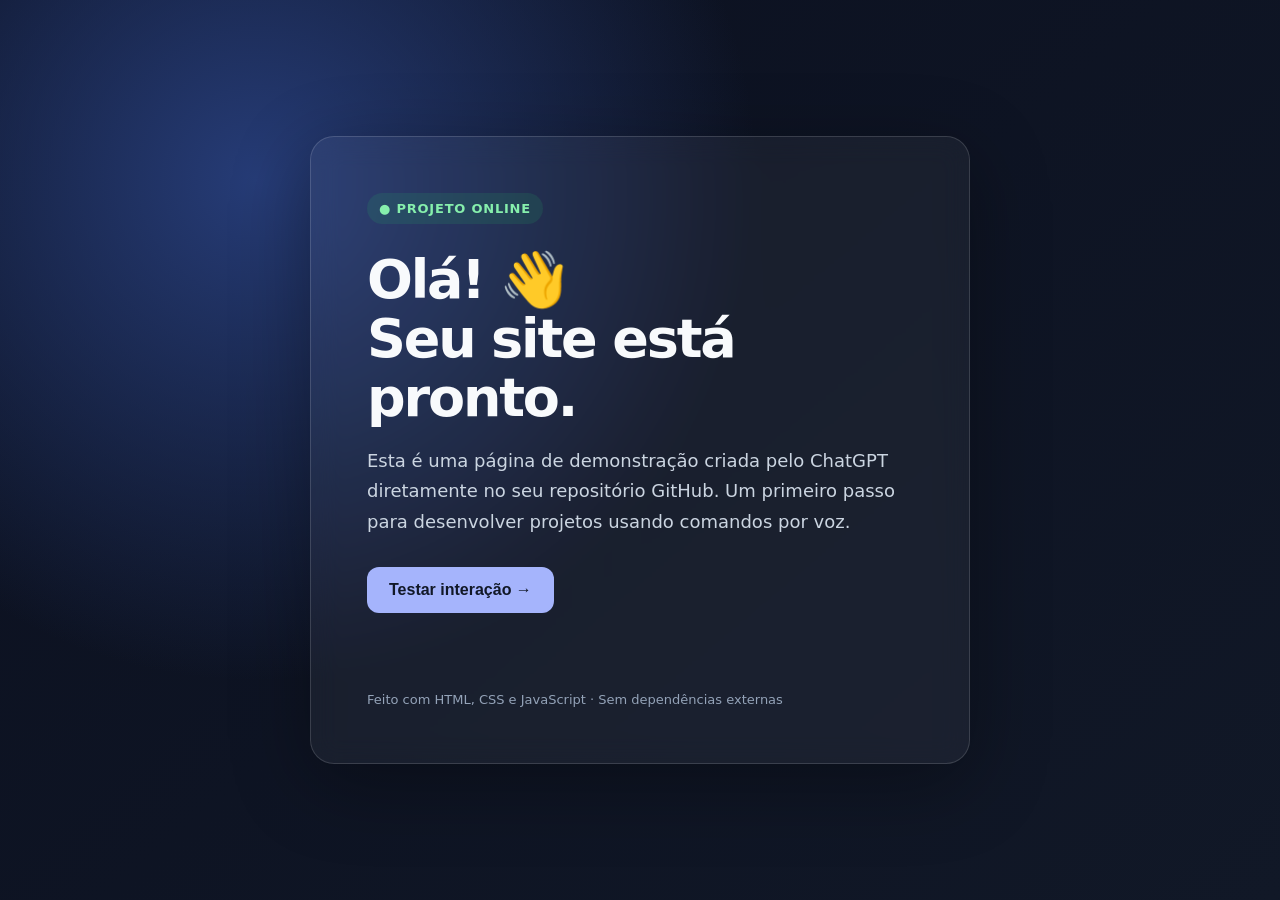
==== index.html @ 278388fe "feat: criar página de demonstração responsiva" ====
<!doctype html>
<html lang="pt-BR">
<head>
<meta charset="utf-8">
<meta name="viewport" content="width=device-width,initial-scale=1">
<meta name="theme-color" content="#0b1020">
<title>Teste ChatGPT · GitHub Pages</title>
<style>
:root{color-scheme:dark;font-family:system-ui,-apple-system,Segoe UI,sans-serif}
*{box-sizing:border-box}body{margin:0;min-height:100vh;display:grid;place-items:center;background:radial-gradient(circle at 20% 20%,#263c77,transparent 40%),linear-gradient(140deg,#0b1020,#111827);color:#f8fafc;padding:24px}
main{width:min(100%,660px);padding:clamp(28px,6vw,56px);background:#ffffff0c;border:1px solid #ffffff25;border-radius:24px;box-shadow:0 20px 80px #0005;backdrop-filter:blur(14px)}
.tag{display:inline-block;padding:8px 12px;border-radius:100px;background:#22c55e20;color:#86efac;font-size:13px;font-weight:700;letter-spacing:.06em}
h1{font-size:clamp(32px,6vw,54px);line-height:1.1;letter-spacing:-.04em;margin:26px 0 16px}
p{font-size:18px;line-height:1.7;color:#cbd5e1}button{border:0;border-radius:12px;background:#a5b4fc;color:#111827;padding:14px 22px;font-size:16px;font-weight:700;cursor:pointer;margin-top:12px}button:hover{background:#c7d2fe}
#feedback{min-height:28px;color:#86efac;font-size:15px}footer{font-size:13px;color:#94a3b8;margin-top:36px}
</style>
</head>
<body>
<main>
<span class="tag">● PROJETO ONLINE</span>
<h1>Olá! 👋<br>Seu site está pronto.</h1>
<p>Esta é uma página de demonstração criada pelo ChatGPT diretamente no seu repositório GitHub. Um primeiro passo para desenvolver projetos usando comandos por voz.</p>
<button type="button" id="teste">Testar interação →</button>
<p id="feedback" role="status" aria-live="polite"></p>
<footer>Feito com HTML, CSS e JavaScript · Sem dependências externas</footer>
</main>
<script>
document.getElementById('teste').addEventListener('click',()=>{document.getElementById('feedback').textContent='Funcionou! A página está interativa. 🚀';});
</script>
</body>
</html>
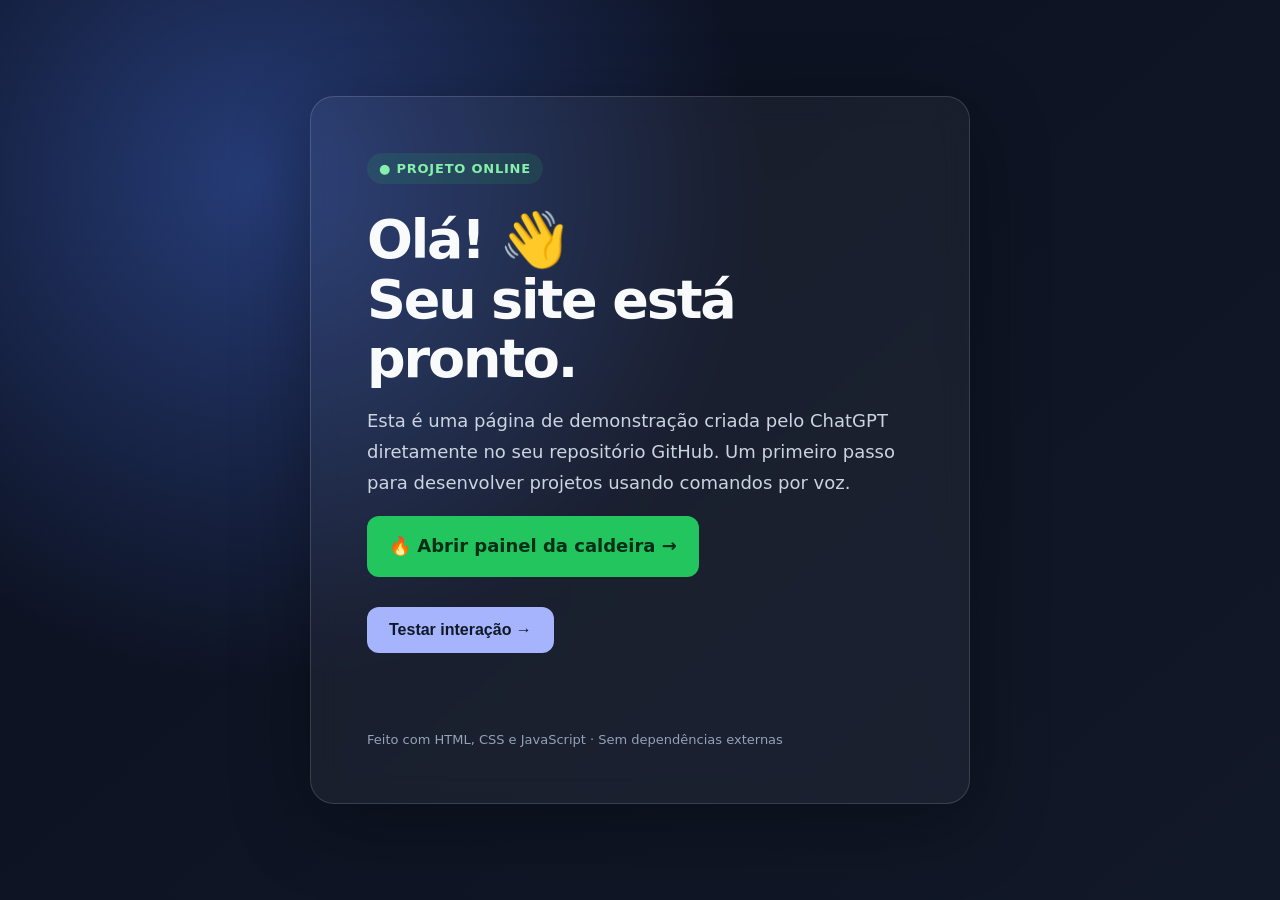
==== commit 4b9b6ea5: "Adiciona link para painel da caldeira na página inicial" ====
--- a/index.html
+++ b/index.html
@@ -14,12 +14,14 @@
 p{font-size:18px;line-height:1.7;color:#cbd5e1}button{border:0;border-radius:12px;background:#a5b4fc;color:#111827;padding:14px 22px;font-size:16px;font-weight:700;cursor:pointer;margin-top:12px}button:hover{background:#c7d2fe}
 #feedback{min-height:28px;color:#86efac;font-size:15px}footer{font-size:13px;color:#94a3b8;margin-top:36px}
 </style>
+<meta name="description" content="Página de teste publicada pelo GitHub Pages">
 </head>
 <body>
 <main>
 <span class="tag">● PROJETO ONLINE</span>
 <h1>Olá! 👋<br>Seu site está pronto.</h1>
 <p>Esta é uma página de demonstração criada pelo ChatGPT diretamente no seu repositório GitHub. Um primeiro passo para desenvolver projetos usando comandos por voz.</p>
+<p><a href="./caldeira/" style="display:inline-block;background:#22c55e;color:#052e16;padding:15px 22px;border-radius:12px;font-weight:800;text-decoration:none">🔥 Abrir painel da caldeira →</a></p>
 <button type="button" id="teste">Testar interação →</button>
 <p id="feedback" role="status" aria-live="polite"></p>
 <footer>Feito com HTML, CSS e JavaScript · Sem dependências externas</footer>
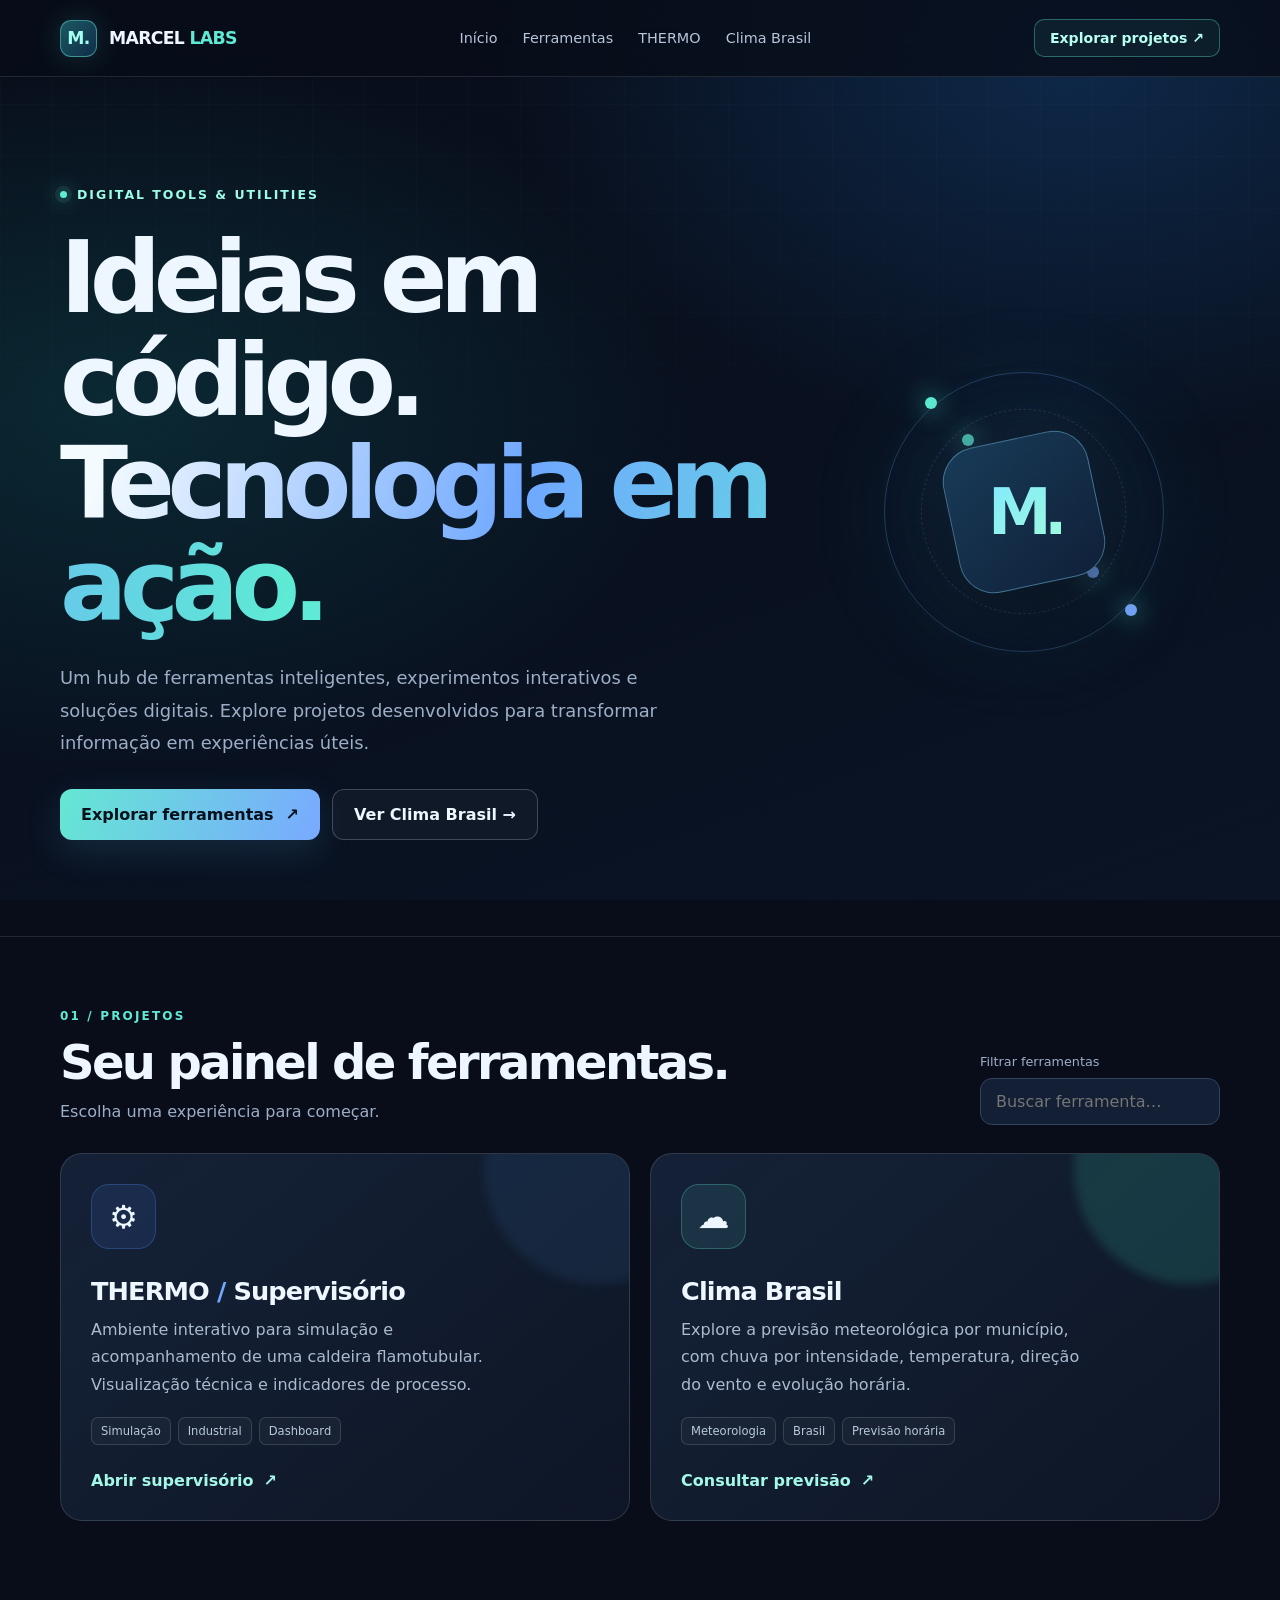
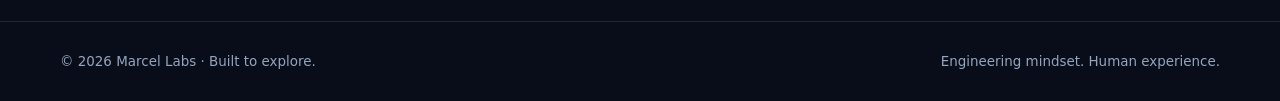
==== commit 2954efe1: "feat(home): portal Marcel Labs com navegação interativa e UI premium" ====
--- a/index.html
+++ b/index.html
@@ -1,33 +1,106 @@
 <!doctype html>
 <html lang="pt-BR">
 <head>
-<meta charset="utf-8">
-<meta name="viewport" content="width=device-width,initial-scale=1">
-<meta name="theme-color" content="#0b1020">
-<title>Teste ChatGPT · GitHub Pages</title>
+<meta charset="utf-8"><meta name="viewport" content="width=device-width,initial-scale=1">
+<meta name="theme-color" content="#080d19">
+<meta name="description" content="Marcel Labs — ferramentas digitais, simuladores e utilitários em um só lugar.">
+<title>Marcel Labs — Digital Tools & Utilities</title>
 <style>
-:root{color-scheme:dark;font-family:system-ui,-apple-system,Segoe UI,sans-serif}
-*{box-sizing:border-box}body{margin:0;min-height:100vh;display:grid;place-items:center;background:radial-gradient(circle at 20% 20%,#263c77,transparent 40%),linear-gradient(140deg,#0b1020,#111827);color:#f8fafc;padding:24px}
-main{width:min(100%,660px);padding:clamp(28px,6vw,56px);background:#ffffff0c;border:1px solid #ffffff25;border-radius:24px;box-shadow:0 20px 80px #0005;backdrop-filter:blur(14px)}
-.tag{display:inline-block;padding:8px 12px;border-radius:100px;background:#22c55e20;color:#86efac;font-size:13px;font-weight:700;letter-spacing:.06em}
-h1{font-size:clamp(32px,6vw,54px);line-height:1.1;letter-spacing:-.04em;margin:26px 0 16px}
-p{font-size:18px;line-height:1.7;color:#cbd5e1}button{border:0;border-radius:12px;background:#a5b4fc;color:#111827;padding:14px 22px;font-size:16px;font-weight:700;cursor:pointer;margin-top:12px}button:hover{background:#c7d2fe}
-#feedback{min-height:28px;color:#86efac;font-size:15px}footer{font-size:13px;color:#94a3b8;margin-top:36px}
+:root{color-scheme:dark;--bg:#080d19;--panel:#111c30;--line:#ffffff1c;--text:#eef6ff;--muted:#9daec7;--cyan:#5eead4;--blue:#70a8ff;font:16px Inter,ui-sans-serif,system-ui,-apple-system,Segoe UI,sans-serif}
+*{box-sizing:border-box}html{scroll-behavior:smooth}body{margin:0;background:var(--bg);color:var(--text);min-height:100vh;overflow-x:hidden}a{color:inherit;text-decoration:none}button,input{font:inherit}button{cursor:pointer}
+a:focus-visible,button:focus-visible,input:focus-visible{outline:3px solid var(--cyan);outline-offset:4px}
+.ambient{position:fixed;inset:0;pointer-events:none;z-index:-1;background:radial-gradient(ellipse 45% 42% at 84% 7%,#14467d75,transparent),radial-gradient(ellipse 45% 40% at 9% 45%,#0d4b5070,transparent),linear-gradient(160deg,#080d19,#0a1425)}
+.ambient:after{content:"";position:absolute;inset:0;background-image:linear-gradient(#ffffff08 1px,transparent 1px),linear-gradient(90deg,#ffffff08 1px,transparent 1px);background-size:52px 52px;mask-image:linear-gradient(#0009,transparent 85%)}
+.wrap{width:min(1160px,calc(100% - 40px));margin:auto}
+.top{position:sticky;top:0;z-index:20;backdrop-filter:blur(22px);background:#080d19c9;border-bottom:1px solid var(--line)}
+.nav{min-height:76px;display:flex;align-items:center;gap:26px;justify-content:space-between}
+.brand{font-size:1.08rem;font-weight:850;letter-spacing:-.04em;display:flex;align-items:center;gap:12px;white-space:nowrap}
+.logo{display:grid;place-items:center;width:37px;height:37px;border:1px solid #5eead477;border-radius:11px;background:linear-gradient(135deg,#1b5861,#102d4a);box-shadow:0 0 30px #5eead42a;color:#a4fff0;font-weight:900}
+.brand em{font-style:normal;color:var(--cyan)}
+.links{display:flex;align-items:center;gap:25px;font-size:.9rem;color:#b7c5da}.links a:hover{color:white}
+.navcta{border:1px solid #5eead45b;padding:10px 15px;border-radius:10px;background:#5eead410;color:#b6fff2;font-weight:650;font-size:.88rem;transition:.2s}.navcta:hover{background:#5eead425;transform:translateY(-2px)}
+.menu{display:none;border:1px solid var(--line);background:#152239;color:#fff;padding:9px 13px;border-radius:10px}
+.hero{position:relative;padding:106px 0 96px;display:grid;grid-template-columns:1.3fr .7fr;gap:38px;align-items:center}
+.eyebrow{display:inline-flex;align-items:center;gap:10px;color:#9dfce6;font-size:.78rem;letter-spacing:.16em;font-weight:800;text-transform:uppercase}
+.dot{width:7px;height:7px;border-radius:50%;background:#5eead4;box-shadow:0 0 0 5px #5eead418,0 0 20px #5eead4}
+h1{font-size:clamp(3.2rem,7.8vw,6.3rem);line-height:1.03;letter-spacing:-.075em;margin:25px 0 24px;font-weight:850}
+.gradient{background:linear-gradient(105deg,#f4fbff 5%,#70a8ff 48%,#5eead4 95%);background-clip:text;color:transparent}
+.lead{font-size:1.12rem;line-height:1.8;color:var(--muted);max-width:630px}
+.actions{display:flex;gap:12px;flex-wrap:wrap;margin-top:30px}.btn{display:inline-flex;gap:12px;align-items:center;padding:15px 21px;border-radius:12px;font-weight:760;transition:transform .2s,box-shadow .2s}
+.btn:hover{transform:translateY(-3px)}.primary{color:#07111c;background:linear-gradient(110deg,#65e7d3,#79a9ff);box-shadow:0 12px 34px #4c9cd32c}.secondary{border:1px solid #ffffff35;background:#ffffff08}
+.orbit{height:320px;position:relative;display:grid;place-items:center;isolation:isolate}
+.ring{position:absolute;border:1px solid #78b6fa42;border-radius:50%;width:280px;height:280px;box-shadow:0 0 90px #48c7dc13,inset 0 0 80px #70a8ff0d;animation:spin 32s linear infinite}
+.ring:before,.ring:after{content:"";position:absolute;border-radius:50%;width:12px;height:12px;background:#5eead4;box-shadow:0 0 25px #5eead4;top:24px;left:40px}
+.ring:after{background:#79a9ff;top:auto;left:auto;right:26px;bottom:35px}
+.ring2{width:205px;height:205px;border-style:dashed;animation-direction:reverse;animation-duration:40s;opacity:.8}
+.core{width:148px;height:148px;display:grid;place-items:center;border:1px solid #86d9fa66;border-radius:35px;transform:rotate(-12deg);background:linear-gradient(145deg,#183b57,#102039);box-shadow:0 20px 80px #0008,0 0 75px #52b6f73b;font-size:4rem;font-weight:900;letter-spacing:-.12em}
+.core span{transform:rotate(12deg);background:linear-gradient(140deg,#80e9ff,#a1fbdc);background-clip:text;color:transparent}
+@keyframes spin{to{transform:rotate(360deg)}}
+.divider{border-top:1px solid var(--line)}
+.section{padding:68px 0 100px}.section-head{display:flex;justify-content:space-between;align-items:end;gap:20px;flex-wrap:wrap;margin-bottom:28px}
+.kicker{font-size:.75rem;color:var(--cyan);text-transform:uppercase;letter-spacing:.18em;font-weight:800}
+h2{font-size:clamp(2rem,4vw,3rem);letter-spacing:-.055em;margin:10px 0 8px}p{margin:0}.hint{color:var(--muted);line-height:1.7}
+.search{background:#121f34;border:1px solid #34445c;border-radius:12px;color:#fff;padding:13px 15px;min-width:240px}
+.cards{display:grid;grid-template-columns:repeat(2,minmax(0,1fr));gap:20px}
+.card{position:relative;display:flex;flex-direction:column;min-height:330px;padding:30px;border:1px solid #ffffff22;border-radius:22px;background:linear-gradient(140deg,#17253cdb,#10192ac9);overflow:hidden;transition:transform .25s,border-color .25s,box-shadow .25s}
+.card:hover{transform:translateY(-7px);border-color:#8ed9ff80;box-shadow:0 25px 70px #0006}
+.card:after{content:"";position:absolute;width:230px;height:230px;border-radius:50%;right:-85px;top:-100px;background:#4fa8fa16;filter:blur(5px);pointer-events:none}
+.card.weather:after{background:#40f0c624}
+.card-icon{width:65px;height:65px;border-radius:18px;display:grid;place-items:center;font-size:2rem;background:#508ffb1d;border:1px solid #508ffb44;margin-bottom:27px}
+.weather .card-icon{background:#5eead41a;border-color:#5eead444}
+.card h3{font-size:1.6rem;letter-spacing:-.035em;margin:0 0 10px}.card p{color:#aabbd1;line-height:1.7;max-width:420px}
+.tags{display:flex;gap:7px;flex-wrap:wrap;margin-top:19px}.tags span{border:1px solid #ffffff24;background:#ffffff08;padding:6px 9px;border-radius:7px;font-size:.72rem;color:#b8c9dd}
+.card-link{display:flex;align-items:center;gap:10px;color:#a4f8e8;font-weight:750;margin-top:auto;padding-top:26px}
+.empty{display:none;padding:25px;color:var(--muted);border:1px dashed #ffffff40;border-radius:12px}.empty.show{display:block}
+.bottom{padding:32px 0;display:flex;justify-content:space-between;gap:15px;flex-wrap:wrap;font-size:.84rem;color:#93a5bd}
+.reveal{opacity:0;transform:translateY(20px);transition:opacity .7s,transform .7s}.reveal.visible{opacity:1;transform:none}
+@media(max-width:760px){.nav{min-height:66px}.menu{display:block}.links{display:none;position:absolute;top:65px;left:0;right:0;padding:18px 20px;background:#0e192c;border-bottom:1px solid var(--line);flex-direction:column;align-items:stretch}.links.open{display:flex}.navcta{display:none}.hero{grid-template-columns:1fr;padding:68px 0 45px}.orbit{height:220px;grid-row:1}.ring{width:190px;height:190px}.ring2{width:135px;height:135px}.core{width:105px;height:105px;border-radius:25px;font-size:3rem}.cards{grid-template-columns:1fr}.section{padding:55px 0}.search{width:100%}}
+@media(prefers-reduced-motion:reduce){*,*:before,*:after{animation:none!important;scroll-behavior:auto!important;transition:none!important}.reveal{opacity:1;transform:none}}
 </style>
-<meta name="description" content="Página de teste publicada pelo GitHub Pages">
-</head>
-<body>
+</head><body>
+<div class="ambient" aria-hidden="true"></div>
+<header class="top"><nav class="wrap nav" aria-label="Navegação principal">
+<a href="./" class="brand" aria-label="Marcel Labs, início"><span class="logo">M.</span><span>MARCEL <em>LABS</em></span></a>
+<button class="menu" id="menu" aria-expanded="false" aria-controls="navlinks" aria-label="Abrir menu">☰ Menu</button>
+<div class="links" id="navlinks"><a href="#inicio">Início</a><a href="#ferramentas">Ferramentas</a><a href="./caldeira/">THERMO</a><a href="./clima/">Clima Brasil</a></div>
+<a class="navcta" href="#ferramentas">Explorar projetos ↗</a>
+</nav></header>
 <main>
-<span class="tag">● PROJETO ONLINE</span>
-<h1>Olá! 👋<br>Seu site está pronto.</h1>
-<p>Esta é uma página de demonstração criada pelo ChatGPT diretamente no seu repositório GitHub. Um primeiro passo para desenvolver projetos usando comandos por voz.</p>
-<p><a href="./caldeira/" style="display:inline-block;background:#22c55e;color:#052e16;padding:15px 22px;border-radius:12px;font-weight:800;text-decoration:none">🔥 Abrir painel da caldeira →</a></p>
-<button type="button" id="teste">Testar interação →</button>
-<p id="feedback" role="status" aria-live="polite"></p>
-<footer>Feito com HTML, CSS e JavaScript · Sem dependências externas</footer>
+<section class="wrap hero" id="inicio">
+<div><span class="eyebrow"><span class="dot"></span> Digital tools & utilities</span>
+<h1>Ideias em código.<br><span class="gradient">Tecnologia em ação.</span></h1>
+<p class="lead">Um hub de ferramentas inteligentes, experimentos interativos e soluções digitais. Explore projetos desenvolvidos para transformar informação em experiências úteis.</p>
+<div class="actions"><a class="btn primary" href="#ferramentas">Explorar ferramentas <span aria-hidden="true">↗</span></a><a class="btn secondary" href="./clima/">Ver Clima Brasil →</a></div>
+</div>
+<div class="orbit" aria-hidden="true"><div class="ring"></div><div class="ring ring2"></div><div class="core"><span>M.</span></div></div>
+</section>
+<div class="divider"></div>
+<section class="wrap section" id="ferramentas">
+<div class="section-head reveal"><div><span class="kicker">01 / Projetos</span><h2>Seu painel de ferramentas.</h2><p class="hint">Escolha uma experiência para começar.</p></div>
+<label><span class="hint" style="display:block;font-size:.8rem;margin-bottom:6px">Filtrar ferramentas</span><input class="search" id="search" type="search" placeholder="Buscar ferramenta…" autocomplete="off"></label>
+</div>
+<div class="cards" id="cards">
+<a class="card reveal" href="./caldeira/" data-search="thermo caldeira simulador supervisório industrial processo temperatura pressão">
+<div class="card-icon" aria-hidden="true">⚙️</div><h3>THERMO <span style="color:#70a8ff">/</span> Supervisório</h3>
+<p>Ambiente interativo para simulação e acompanhamento de uma caldeira flamotubular. Visualização técnica e indicadores de processo.</p>
+<div class="tags"><span>Simulação</span><span>Industrial</span><span>Dashboard</span></div><span class="card-link">Abrir supervisório <span aria-hidden="true">↗</span></span>
+</a>
+<a class="card weather reveal" href="./clima/" data-search="clima brasil tempo meteorologia previsão horária chuva vento municípios temperatura">
+<div class="card-icon" aria-hidden="true">☁️</div><h3>Clima Brasil</h3>
+<p>Explore a previsão meteorológica por município, com chuva por intensidade, temperatura, direção do vento e evolução horária.</p>
+<div class="tags"><span>Meteorologia</span><span>Brasil</span><span>Previsão horária</span></div><span class="card-link">Consultar previsão <span aria-hidden="true">↗</span></span>
+</a>
+</div><p class="empty" id="empty" role="status">Nenhuma ferramenta encontrada para essa busca.</p>
+</section>
 </main>
+<div class="divider"></div><footer class="wrap bottom"><span>© <span id="year"></span> Marcel Labs · Built to explore.</span><span>Engineering mindset. Human experience.</span></footer>
 <script>
-document.getElementById('teste').addEventListener('click',()=>{document.getElementById('feedback').textContent='Funcionou! A página está interativa. 🚀';});
-</script>
-</body>
-</html>+document.getElementById('year').textContent=new Date().getFullYear();
+const menu=document.getElementById('menu'),links=document.getElementById('navlinks');
+menu.addEventListener('click',()=>{const open=links.classList.toggle('open');menu.setAttribute('aria-expanded',String(open));menu.textContent=open?'✕ Fechar':'☰ Menu'});
+links.addEventListener('click',e=>{if(e.target.closest('a')){links.classList.remove('open');menu.setAttribute('aria-expanded','false');menu.textContent='☰ Menu'}});
+const cards=[...document.querySelectorAll('.card')],empty=document.getElementById('empty');
+document.getElementById('search').addEventListener('input',e=>{const term=e.target.value.toLocaleLowerCase('pt-BR').trim();let count=0;cards.forEach(card=>{const show=card.dataset.search.includes(term);card.hidden=!show;if(show)count++});empty.classList.toggle('show',!count)});
+const reveals=document.querySelectorAll('.reveal');
+if('IntersectionObserver'in window){const observer=new IntersectionObserver(entries=>{entries.forEach(entry=>{if(entry.isIntersecting){entry.target.classList.add('visible');observer.unobserve(entry.target)}})},{threshold:.08});reveals.forEach(el=>observer.observe(el))}else reveals.forEach(el=>el.classList.add('visible'));
+</script></body></html>
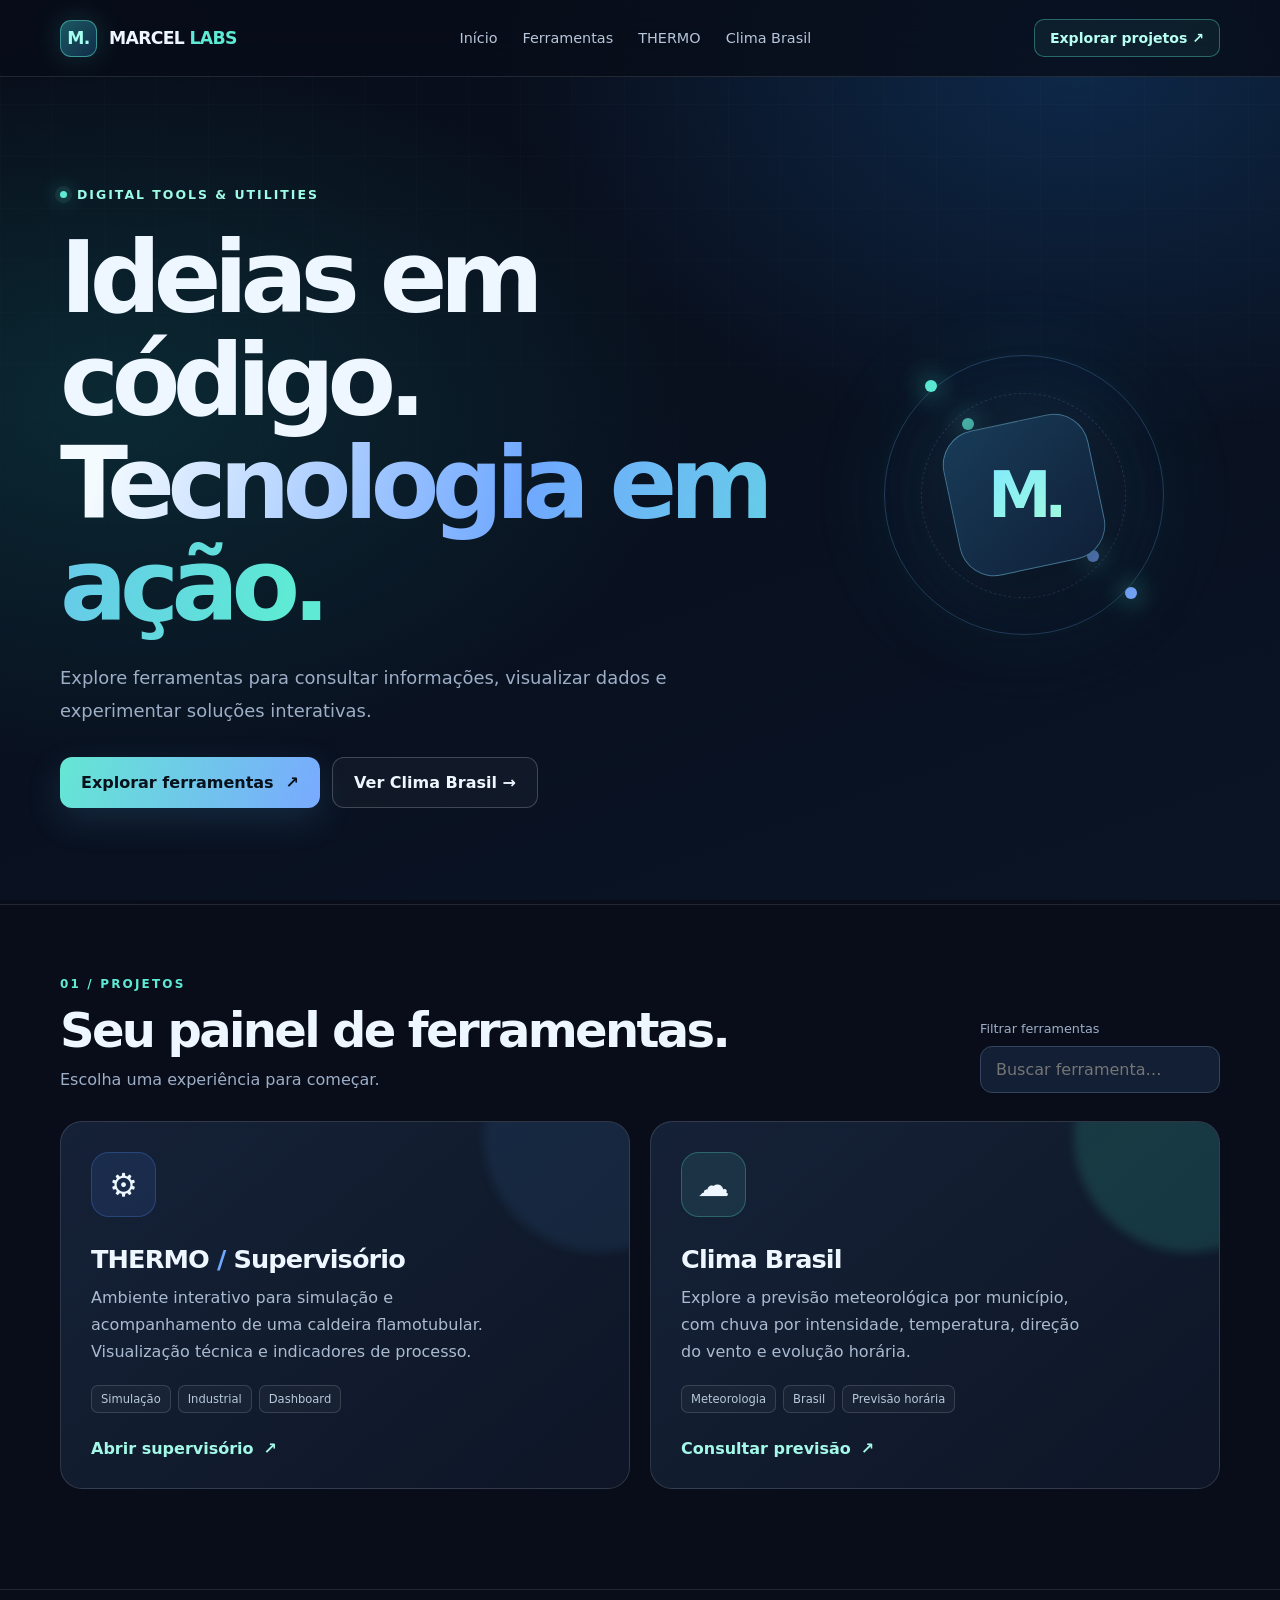
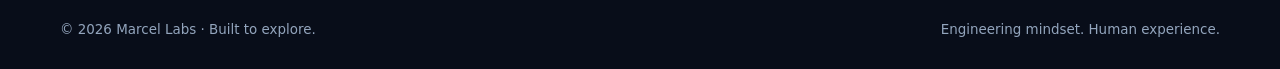
==== commit 945fffa5: "ux(home): apresentação objetiva para visitantes" ====
--- a/index.html
+++ b/index.html
@@ -69,7 +69,7 @@
 <section class="wrap hero" id="inicio">
 <div><span class="eyebrow"><span class="dot"></span> Digital tools & utilities</span>
 <h1>Ideias em código.<br><span class="gradient">Tecnologia em ação.</span></h1>
-<p class="lead">Um hub de ferramentas inteligentes, experimentos interativos e soluções digitais. Explore projetos desenvolvidos para transformar informação em experiências úteis.</p>
+<p class="lead">Explore ferramentas para consultar informações, visualizar dados e experimentar soluções interativas.</p>
 <div class="actions"><a class="btn primary" href="#ferramentas">Explorar ferramentas <span aria-hidden="true">↗</span></a><a class="btn secondary" href="./clima/">Ver Clima Brasil →</a></div>
 </div>
 <div class="orbit" aria-hidden="true"><div class="ring"></div><div class="ring ring2"></div><div class="core"><span>M.</span></div></div>
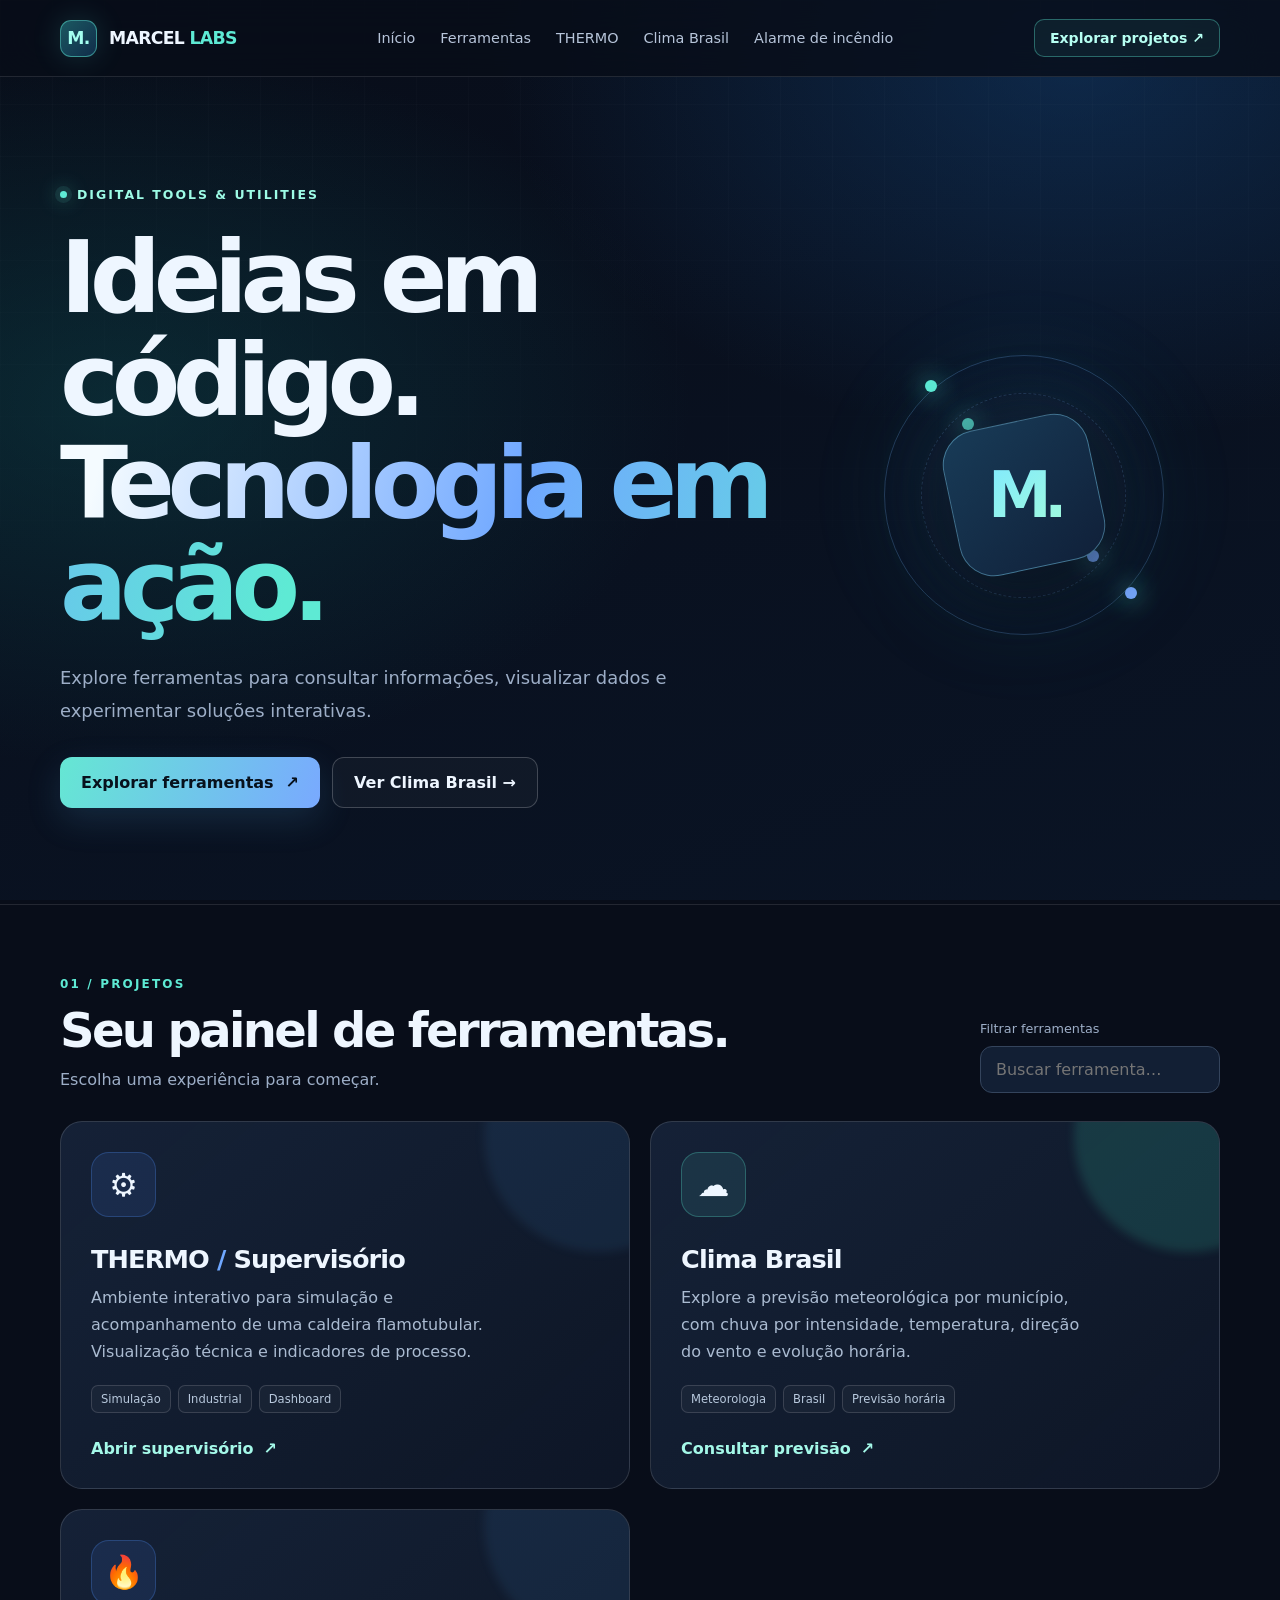
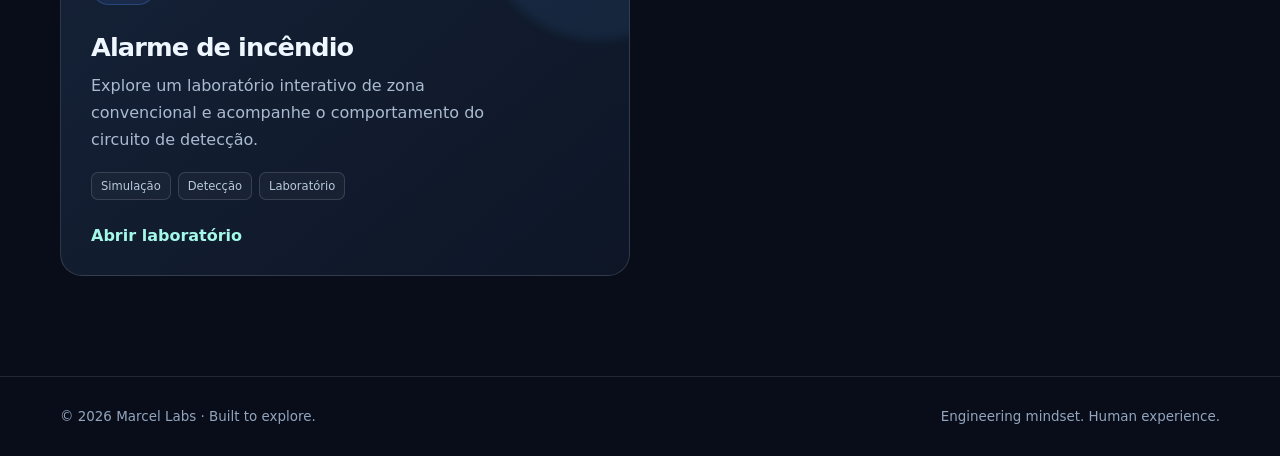
==== commit be789eb8: "Add files via upload" ====
--- a/index.html
+++ b/index.html
@@ -51,9 +51,9 @@
 .card h3{font-size:1.6rem;letter-spacing:-.035em;margin:0 0 10px}.card p{color:#aabbd1;line-height:1.7;max-width:420px}
 .tags{display:flex;gap:7px;flex-wrap:wrap;margin-top:19px}.tags span{border:1px solid #ffffff24;background:#ffffff08;padding:6px 9px;border-radius:7px;font-size:.72rem;color:#b8c9dd}
 .card-link{display:flex;align-items:center;gap:10px;color:#a4f8e8;font-weight:750;margin-top:auto;padding-top:26px}
-.empty{display:none;padding:25px;color:var(--muted);border:1px dashed #ffffff40;border-radius:12px}.empty.show{display:block}
+[hidden]{display:none!important}.empty{display:none;padding:25px;color:var(--muted);border:1px dashed #ffffff40;border-radius:12px}.empty.show{display:block}
 .bottom{padding:32px 0;display:flex;justify-content:space-between;gap:15px;flex-wrap:wrap;font-size:.84rem;color:#93a5bd}
-.reveal{opacity:0;transform:translateY(20px);transition:opacity .7s,transform .7s}.reveal.visible{opacity:1;transform:none}
+.reveal{opacity:1;transform:translateY(20px);transition:opacity .7s,transform .7s}.reveal.visible{opacity:1;transform:none}
 @media(max-width:760px){.nav{min-height:66px}.menu{display:block}.links{display:none;position:absolute;top:65px;left:0;right:0;padding:18px 20px;background:#0e192c;border-bottom:1px solid var(--line);flex-direction:column;align-items:stretch}.links.open{display:flex}.navcta{display:none}.hero{grid-template-columns:1fr;padding:68px 0 45px}.orbit{height:220px;grid-row:1}.ring{width:190px;height:190px}.ring2{width:135px;height:135px}.core{width:105px;height:105px;border-radius:25px;font-size:3rem}.cards{grid-template-columns:1fr}.section{padding:55px 0}.search{width:100%}}
 @media(prefers-reduced-motion:reduce){*,*:before,*:after{animation:none!important;scroll-behavior:auto!important;transition:none!important}.reveal{opacity:1;transform:none}}
 </style>
@@ -62,7 +62,7 @@
 <header class="top"><nav class="wrap nav" aria-label="Navegação principal">
 <a href="./" class="brand" aria-label="Marcel Labs, início"><span class="logo">M.</span><span>MARCEL <em>LABS</em></span></a>
 <button class="menu" id="menu" aria-expanded="false" aria-controls="navlinks" aria-label="Abrir menu">☰ Menu</button>
-<div class="links" id="navlinks"><a href="#inicio">Início</a><a href="#ferramentas">Ferramentas</a><a href="./caldeira/">THERMO</a><a href="./clima/">Clima Brasil</a></div>
+<div class="links" id="navlinks"><a href="#inicio">Início</a><a href="#ferramentas">Ferramentas</a><a href="./caldeira/">THERMO</a><a href="./clima/">Clima Brasil</a><a href="./alarme_de_incendio/">Alarme de incêndio</a></div>
 <a class="navcta" href="#ferramentas">Explorar projetos ↗</a>
 </nav></header>
 <main>
@@ -90,6 +90,8 @@
 <p>Explore a previsão meteorológica por município, com chuva por intensidade, temperatura, direção do vento e evolução horária.</p>
 <div class="tags"><span>Meteorologia</span><span>Brasil</span><span>Previsão horária</span></div><span class="card-link">Consultar previsão <span aria-hidden="true">↗</span></span>
 </a>
+<a class="card reveal" href="./alarme_de_incendio/" data-search="alarme incendio incêndio simplex laboratório zona convencional simulador segurança">
+<div class="card-icon" aria-hidden="true">🔥</div><h3>Alarme de incêndio</h3><p>Explore um laboratório interativo de zona convencional e acompanhe o comportamento do circuito de detecção.</p><div class="tags"><span>Simulação</span><span>Detecção</span><span>Laboratório</span></div><span class="card-link">Abrir laboratório</span></a>
 </div><p class="empty" id="empty" role="status">Nenhuma ferramenta encontrada para essa busca.</p>
 </section>
 </main>
@@ -103,4 +105,4 @@
 document.getElementById('search').addEventListener('input',e=>{const term=e.target.value.toLocaleLowerCase('pt-BR').trim();let count=0;cards.forEach(card=>{const show=card.dataset.search.includes(term);card.hidden=!show;if(show)count++});empty.classList.toggle('show',!count)});
 const reveals=document.querySelectorAll('.reveal');
 if('IntersectionObserver'in window){const observer=new IntersectionObserver(entries=>{entries.forEach(entry=>{if(entry.isIntersecting){entry.target.classList.add('visible');observer.unobserve(entry.target)}})},{threshold:.08});reveals.forEach(el=>observer.observe(el))}else reveals.forEach(el=>el.classList.add('visible'));
-</script></body></html>+</script></body></html>
